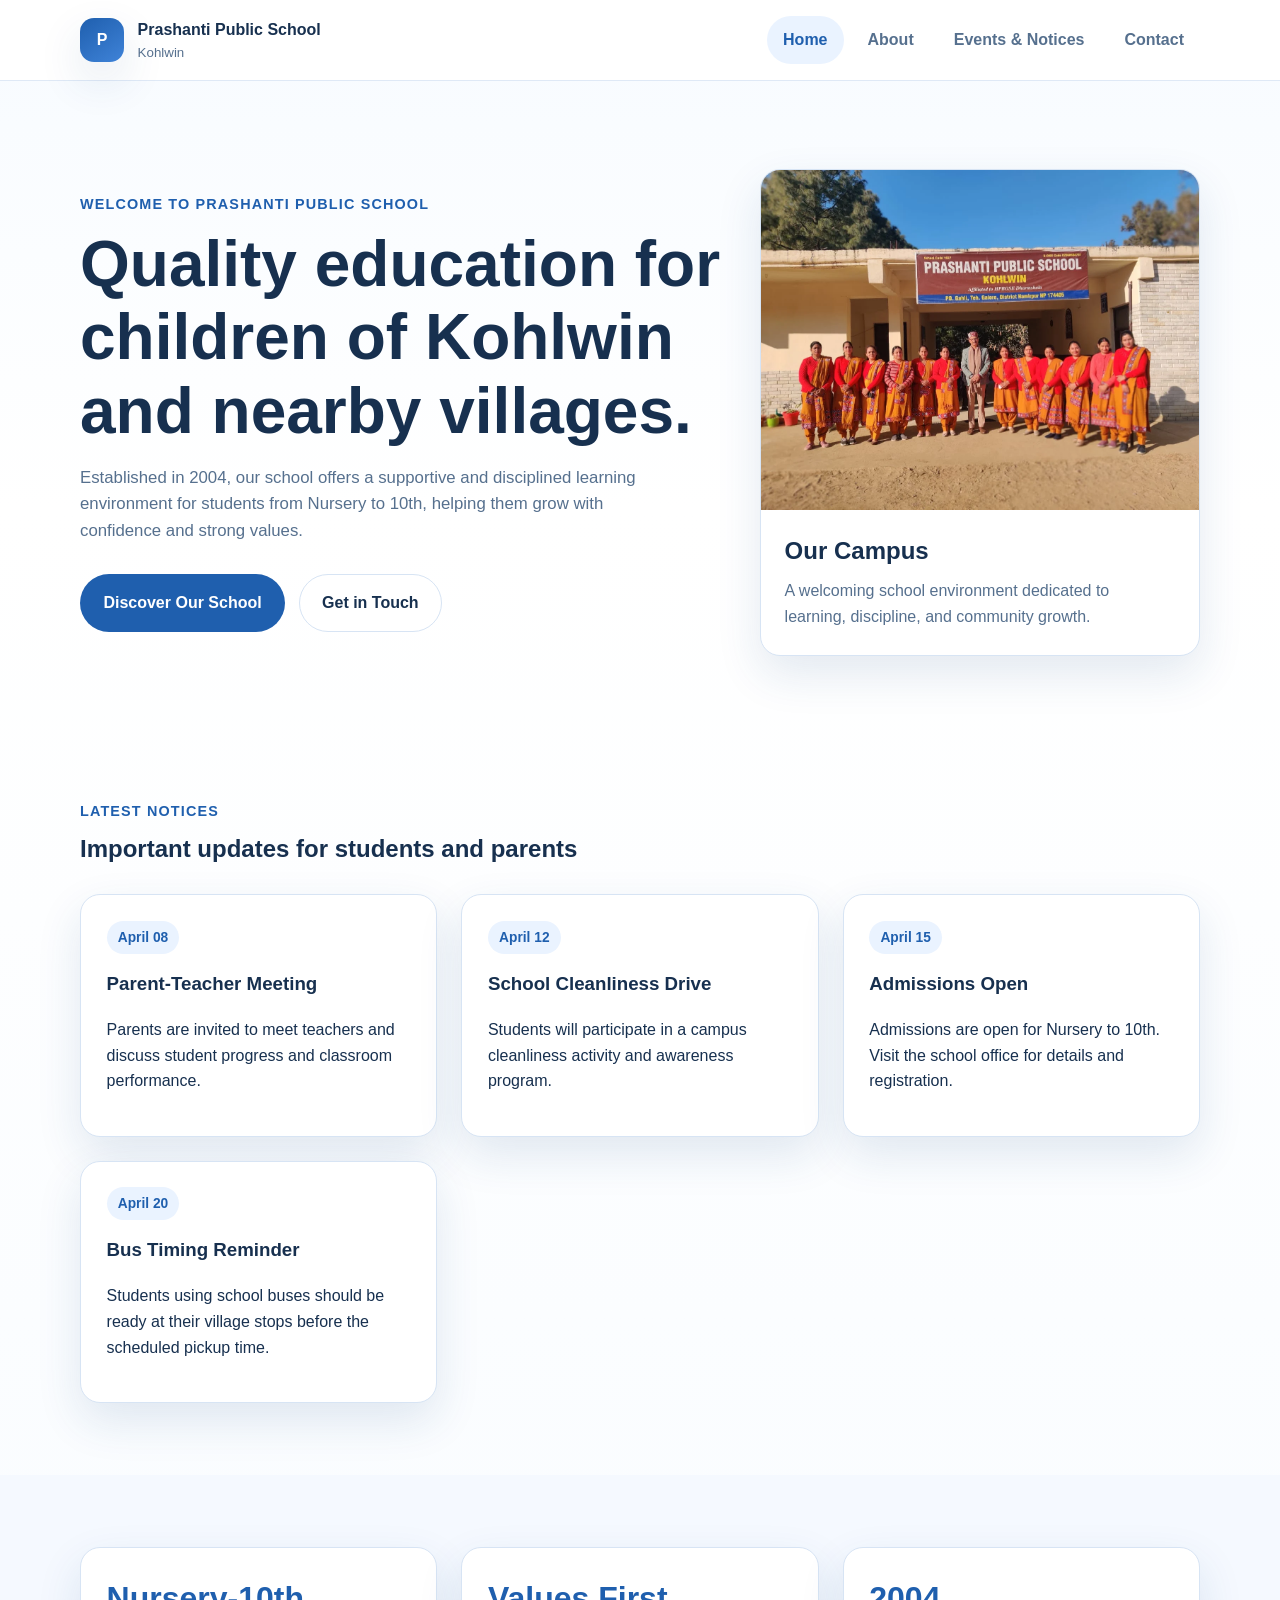
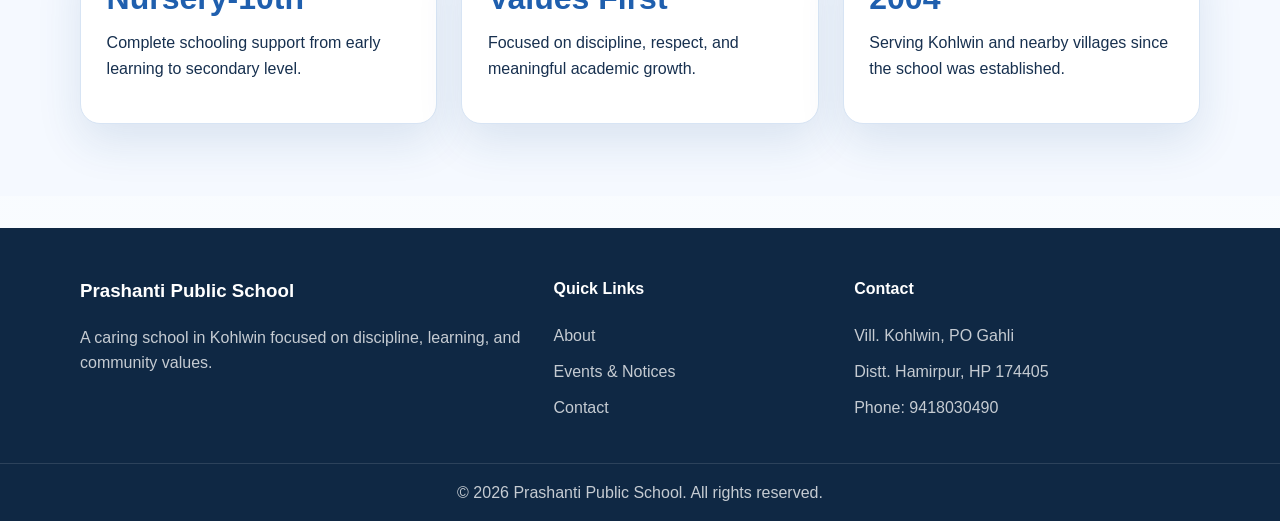
==== index.html @ 787d1625 "Initial school website" ====
<!DOCTYPE html>
<html lang="en">
<head>
  <meta charset="UTF-8">
  <meta name="viewport" content="width=device-width, initial-scale=1.0">
  <title>Prashanti Public School | Home</title>
  <meta name="description" content="Prashanti Public School in Kohlwin provides quality education from Nursery to 10th in a caring and community-focused environment.">
  <link rel="stylesheet" href="css/styles.css">
</head>
<body>
  <!-- Site header with reusable navigation -->
  <header class="site-header">
    <div class="container nav-wrapper">
      <a class="brand" href="index.html">
        <span class="brand-mark">P</span>
        <span class="brand-text">
          <strong>Prashanti Public School</strong>
          <small>Kohlwin</small>
        </span>
      </a>

      <button class="nav-toggle" type="button" aria-expanded="false" aria-label="Toggle navigation">
        <span></span>
        <span></span>
        <span></span>
      </button>

      <nav class="site-nav" aria-label="Primary navigation">
        <a href="index.html">Home</a>
        <a href="about.html">About</a>
        <a href="events.html">Events & Notices</a>
        <a href="contact.html">Contact</a>
      </nav>
    </div>
  </header>

  <main>
    <!-- Hero section -->
    <section class="hero">
      <div class="container hero-grid">
        <div class="hero-copy">
          <p class="eyebrow">Welcome to Prashanti Public School</p>
          <h1>Quality education for children of Kohlwin and nearby villages.</h1>
          <p class="hero-text">
            Established in 2004, our school offers a supportive and disciplined learning environment
            for students from Nursery to 10th, helping them grow with confidence and strong values.
          </p>
          <div class="hero-actions">
            <a class="button button-primary" href="about.html">Discover Our School</a>
            <a class="button button-secondary" href="contact.html">Get in Touch</a>
          </div>
        </div>

        <div class="hero-card hero-media">
          <!-- School image shown on the front of the website -->
          <img src="school.webp" alt="Prashanti Public School building in Kohlwin">
          <div class="hero-card-content">
            <h2>Our Campus</h2>
            <p>A welcoming school environment dedicated to learning, discipline, and community growth.</p>
          </div>
        </div>
      </div>
    </section>

    <!-- Latest notices section -->
    <section class="section">
      <div class="container">
        <div class="section-heading">
          <p class="eyebrow">Latest Notices</p>
          <h2>Important updates for students and parents</h2>
        </div>

        <div class="notice-grid">
          <article class="notice-card">
            <span class="notice-date">April 08</span>
            <h3>Parent-Teacher Meeting</h3>
            <p>Parents are invited to meet teachers and discuss student progress and classroom performance.</p>
          </article>

          <article class="notice-card">
            <span class="notice-date">April 12</span>
            <h3>School Cleanliness Drive</h3>
            <p>Students will participate in a campus cleanliness activity and awareness program.</p>
          </article>

          <article class="notice-card">
            <span class="notice-date">April 15</span>
            <h3>Admissions Open</h3>
            <p>Admissions are open for Nursery to 10th. Visit the school office for details and registration.</p>
          </article>

          <article class="notice-card">
            <span class="notice-date">April 20</span>
            <h3>Bus Timing Reminder</h3>
            <p>Students using school buses should be ready at their village stops before the scheduled pickup time.</p>
          </article>
        </div>
      </div>
    </section>

    <!-- Small highlights section -->
    <section class="section section-alt">
      <div class="container stats-grid">
        <article class="stat-card">
          <h3>Nursery-10th</h3>
          <p>Complete schooling support from early learning to secondary level.</p>
        </article>
        <article class="stat-card">
          <h3>Values First</h3>
          <p>Focused on discipline, respect, and meaningful academic growth.</p>
        </article>
        <article class="stat-card">
          <h3>2004</h3>
          <p>Serving Kohlwin and nearby villages since the school was established.</p>
        </article>
      </div>
    </section>
  </main>

  <!-- Reusable footer -->
  <footer class="site-footer">
    <div class="container footer-grid">
      <div>
        <h3>Prashanti Public School</h3>
        <p>A caring school in Kohlwin focused on discipline, learning, and community values.</p>
      </div>
      <div>
        <h4>Quick Links</h4>
        <a href="about.html">About</a>
        <a href="events.html">Events & Notices</a>
        <a href="contact.html">Contact</a>
      </div>
      <div>
        <h4>Contact</h4>
        <p>Vill. Kohlwin, PO Gahli</p>
        <p>Distt. Hamirpur, HP 174405</p>
        <p>Phone: 9418030490</p>
      </div>
    </div>
    <div class="footer-bottom">
      <p>&copy; <span id="current-year"></span> Prashanti Public School. All rights reserved.</p>
    </div>
  </footer>

  <script src="js/script.js"></script>
</body>
</html>
---- css/styles.css ----
/* Global design tokens */
:root {
  --primary: #1f5fae;
  --primary-dark: #174982;
  --primary-soft: #eaf3ff;
  --text: #17304f;
  --text-soft: #56708e;
  --surface: #ffffff;
  --surface-alt: #f5f9ff;
  --border: #d7e4f4;
  --shadow: 0 18px 45px rgba(26, 74, 130, 0.12);
  --radius: 20px;
  --container: 1120px;
}

/* Base reset and typography */
* {
  box-sizing: border-box;
}

html {
  scroll-behavior: smooth;
}

body {
  margin: 0;
  font-family: "Aptos", "Segoe UI", "Trebuchet MS", sans-serif;
  color: var(--text);
  background: linear-gradient(180deg, #f7fbff 0%, #ffffff 24%, #f7fbff 100%);
  line-height: 1.6;
}

a {
  color: inherit;
  text-decoration: none;
}

img {
  max-width: 100%;
  display: block;
}

h1,
h2,
h3,
h4,
p {
  margin-top: 0;
}

.container {
  width: min(100% - 2rem, var(--container));
  margin: 0 auto;
}

.section {
  padding: 4.5rem 0;
}

.section-alt {
  background: var(--surface-alt);
}

.eyebrow {
  margin-bottom: 0.75rem;
  color: var(--primary);
  font-size: 0.9rem;
  font-weight: 800;
  letter-spacing: 0.08em;
  text-transform: uppercase;
}

.section-heading {
  max-width: 640px;
  margin-bottom: 2rem;
}

.section-heading h2,
.page-banner h1,
.hero h1 {
  line-height: 1.15;
}

/* Header and navigation */
.site-header {
  position: sticky;
  top: 0;
  z-index: 20;
  background: rgba(255, 255, 255, 0.92);
  backdrop-filter: blur(14px);
  border-bottom: 1px solid rgba(215, 228, 244, 0.8);
}

.nav-wrapper {
  display: flex;
  align-items: center;
  justify-content: space-between;
  gap: 1rem;
  padding: 1rem 0;
}

.brand {
  display: inline-flex;
  align-items: center;
  gap: 0.85rem;
}

.brand-mark {
  display: grid;
  place-items: center;
  width: 2.75rem;
  height: 2.75rem;
  border-radius: 14px;
  background: linear-gradient(145deg, var(--primary), #3f83d8);
  color: #fff;
  font-weight: 800;
  box-shadow: var(--shadow);
}

.brand-text {
  display: flex;
  flex-direction: column;
}

.brand-text strong {
  font-size: 1rem;
}

.brand-text small {
  color: var(--text-soft);
}

.site-nav {
  display: flex;
  align-items: center;
  gap: 0.5rem;
}

.site-nav a {
  padding: 0.7rem 1rem;
  border-radius: 999px;
  font-weight: 600;
  color: var(--text-soft);
  transition: 0.2s ease;
}

.site-nav a:hover,
.site-nav a.active {
  color: var(--primary);
  background: var(--primary-soft);
}

.nav-toggle {
  display: none;
  border: 0;
  background: transparent;
  padding: 0.25rem;
  cursor: pointer;
}

.nav-toggle span {
  display: block;
  width: 1.55rem;
  height: 2px;
  margin: 0.32rem 0;
  background: var(--text);
  border-radius: 999px;
}

/* Hero */
.hero {
  padding: 5.5rem 0 4.5rem;
}

.hero-grid {
  display: grid;
  grid-template-columns: 1.25fr 0.85fr;
  gap: 2rem;
  align-items: center;
}

.hero h1 {
  margin-bottom: 1rem;
  font-size: clamp(2.3rem, 5vw, 4.5rem);
}

.hero-text {
  max-width: 60ch;
  margin-bottom: 1.8rem;
  font-size: 1.05rem;
  color: var(--text-soft);
}

.hero-actions {
  display: flex;
  flex-wrap: wrap;
  gap: 0.85rem;
}

.button {
  display: inline-flex;
  align-items: center;
  justify-content: center;
  padding: 0.95rem 1.4rem;
  border: 1px solid transparent;
  border-radius: 999px;
  font-weight: 700;
  transition: 0.2s ease;
}

.button-primary {
  background: var(--primary);
  color: #fff;
}

.button-primary:hover {
  background: var(--primary-dark);
}

.button-secondary {
  border-color: var(--border);
  background: #fff;
  color: var(--text);
}

.button-secondary:hover {
  border-color: var(--primary);
  color: var(--primary);
}

.hero-card,
.notice-card,
.stat-card,
.content-card,
.value-card,
.event-card,
.contact-card,
.contact-form {
  background: var(--surface);
  border: 1px solid var(--border);
  border-radius: var(--radius);
  box-shadow: var(--shadow);
}

.hero-card {
  padding: 2rem;
}

.hero-media {
  overflow: hidden;
  padding: 0;
}

.hero-media img {
  width: 100%;
  height: 340px;
  object-fit: cover;
}

.hero-card-content {
  padding: 1.4rem 1.5rem 1.6rem;
}

.hero-card-content h2 {
  margin-bottom: 0.45rem;
}

.hero-card-content p {
  margin-bottom: 0;
  color: var(--text-soft);
}

.feature-list {
  padding-left: 1.2rem;
  margin-bottom: 0;
  color: var(--text-soft);
}

/* Notices and cards */
.notice-grid,
.stats-grid,
.content-grid,
.value-grid,
.event-grid,
.contact-grid {
  display: grid;
  gap: 1.5rem;
}

.notice-grid,
.value-grid,
.event-grid {
  grid-template-columns: repeat(3, minmax(0, 1fr));
}

.stats-grid {
  grid-template-columns: repeat(3, minmax(0, 1fr));
}

.content-grid,
.contact-grid {
  grid-template-columns: repeat(2, minmax(0, 1fr));
}

.notice-card,
.stat-card,
.content-card,
.value-card,
.event-card,
.contact-card,
.contact-form {
  padding: 1.6rem;
}

.notice-date,
.event-date {
  display: inline-block;
  margin-bottom: 0.9rem;
  padding: 0.35rem 0.7rem;
  border-radius: 999px;
  background: var(--primary-soft);
  color: var(--primary);
  font-size: 0.86rem;
  font-weight: 800;
}

.stat-card h3 {
  margin-bottom: 0.35rem;
  font-size: 2rem;
  color: var(--primary);
}

/* Banner for inner pages */
.page-banner {
  padding: 4.5rem 0 2.5rem;
}

.page-banner p:last-child {
  max-width: 62ch;
  color: var(--text-soft);
}

/* Contact form */
.contact-form label {
  display: block;
  margin-bottom: 0.45rem;
  font-weight: 700;
}

.contact-form input,
.contact-form textarea {
  width: 100%;
  margin-bottom: 1rem;
  padding: 0.95rem 1rem;
  border: 1px solid var(--border);
  border-radius: 14px;
  font: inherit;
  color: var(--text);
  background: #fff;
}

.contact-form input:focus,
.contact-form textarea:focus {
  outline: 2px solid rgba(31, 95, 174, 0.18);
  border-color: var(--primary);
}

.form-status {
  margin-top: 0.9rem;
  margin-bottom: 0;
  font-weight: 600;
  color: var(--primary);
}

/* Footer */
.site-footer {
  margin-top: 2rem;
  background: #0f2844;
  color: rgba(255, 255, 255, 0.9);
}

.footer-grid {
  display: grid;
  grid-template-columns: 1.3fr 0.8fr 1fr;
  gap: 1.5rem;
  padding: 3rem 0 2rem;
}

.site-footer h3,
.site-footer h4 {
  color: #fff;
}

.site-footer a,
.site-footer p {
  display: block;
  margin-bottom: 0.65rem;
  color: rgba(255, 255, 255, 0.76);
}

.footer-bottom {
  border-top: 1px solid rgba(255, 255, 255, 0.12);
  text-align: center;
  padding: 1rem;
}

.footer-bottom p {
  margin: 0;
}

/* Responsive layout */
@media (max-width: 960px) {
  .hero-grid,
  .notice-grid,
  .stats-grid,
  .value-grid,
  .event-grid,
  .content-grid,
  .contact-grid,
  .footer-grid {
    grid-template-columns: 1fr 1fr;
  }

  .hero-grid {
    grid-template-columns: 1fr;
  }

  .footer-grid {
    grid-template-columns: 1fr 1fr;
  }
}

@media (max-width: 760px) {
  .nav-toggle {
    display: inline-block;
  }

  .site-nav {
    position: absolute;
    top: calc(100% + 0.5rem);
    left: 1rem;
    right: 1rem;
    display: none;
    flex-direction: column;
    align-items: stretch;
    padding: 0.75rem;
    border: 1px solid var(--border);
    border-radius: 18px;
    background: rgba(255, 255, 255, 0.98);
    box-shadow: var(--shadow);
  }

  .site-nav.is-open {
    display: flex;
  }

  .site-nav a {
    border-radius: 14px;
  }

  .notice-grid,
  .stats-grid,
  .value-grid,
  .event-grid,
  .content-grid,
  .contact-grid,
  .footer-grid {
    grid-template-columns: 1fr;
  }

  .hero {
    padding-top: 4rem;
  }

  .hero-media img {
    height: 260px;
  }

  .section,
  .page-banner {
    padding-top: 3.5rem;
    padding-bottom: 3.5rem;
  }
}
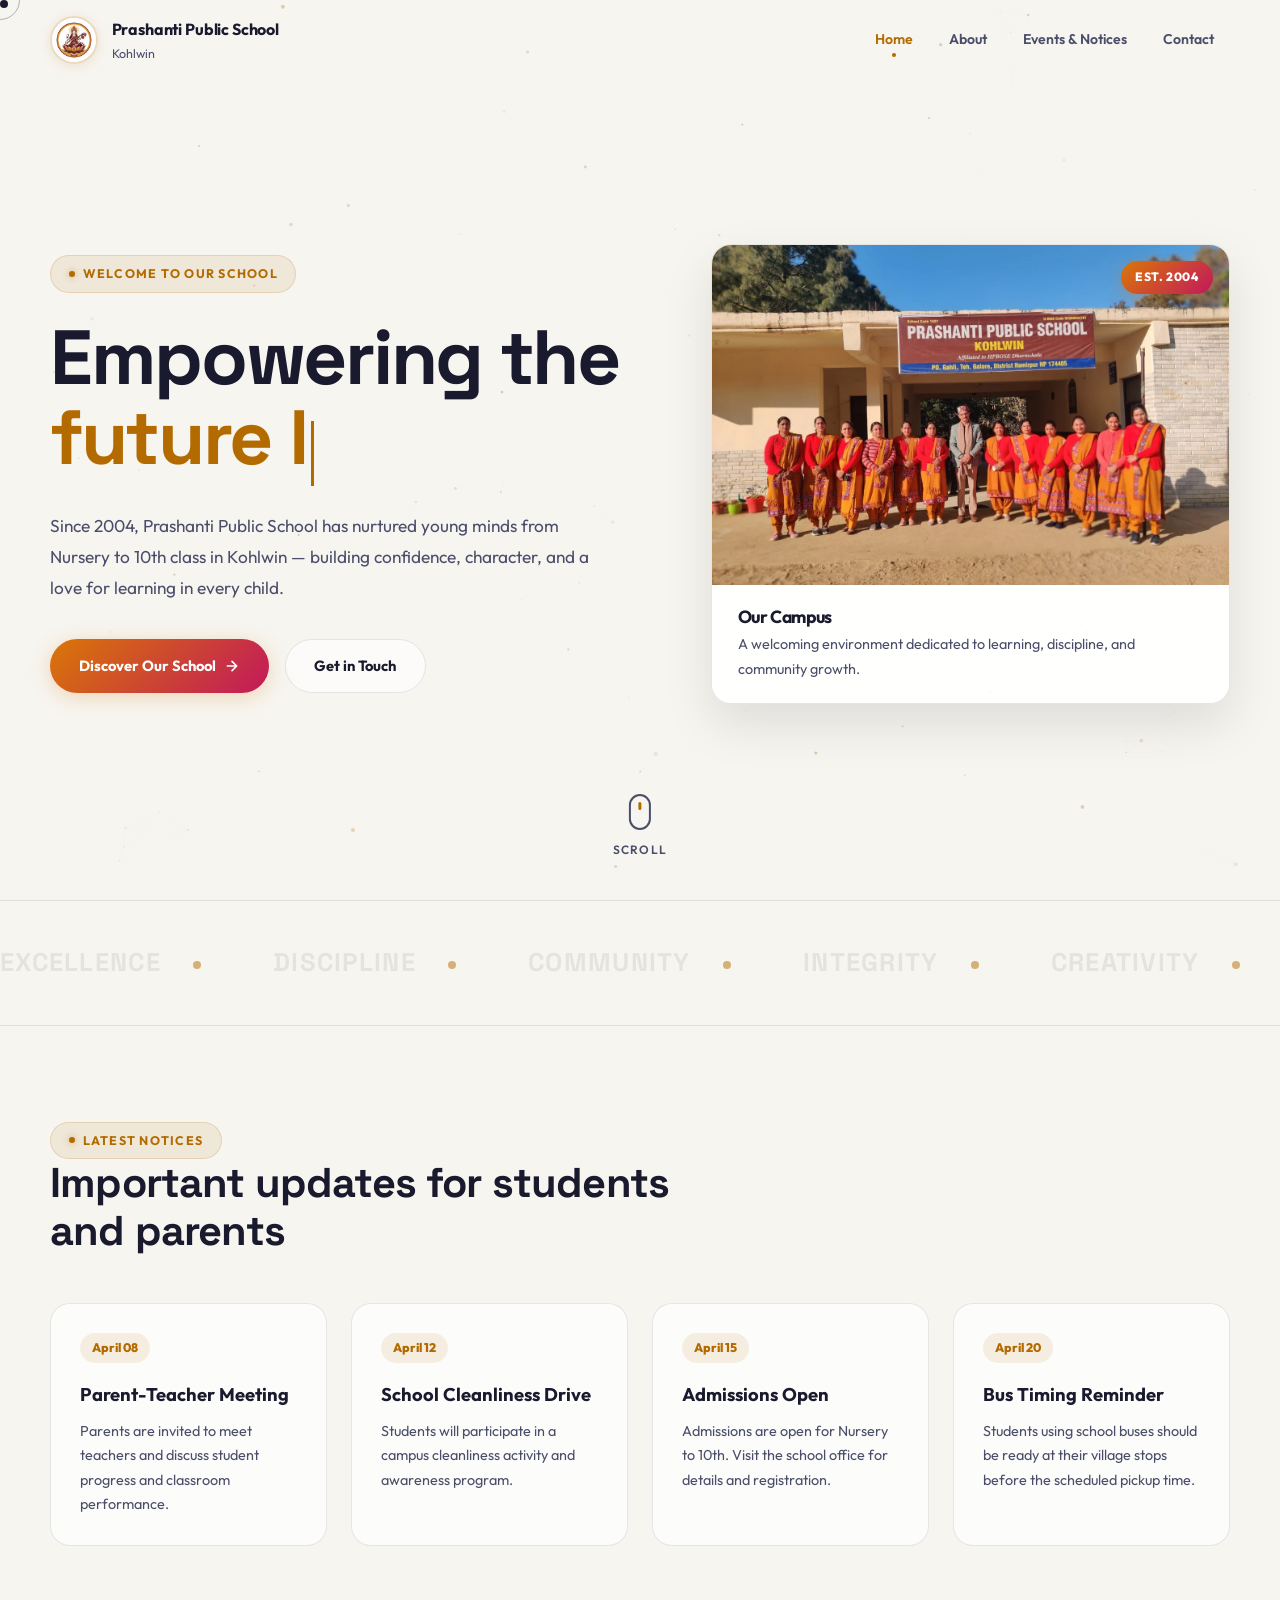
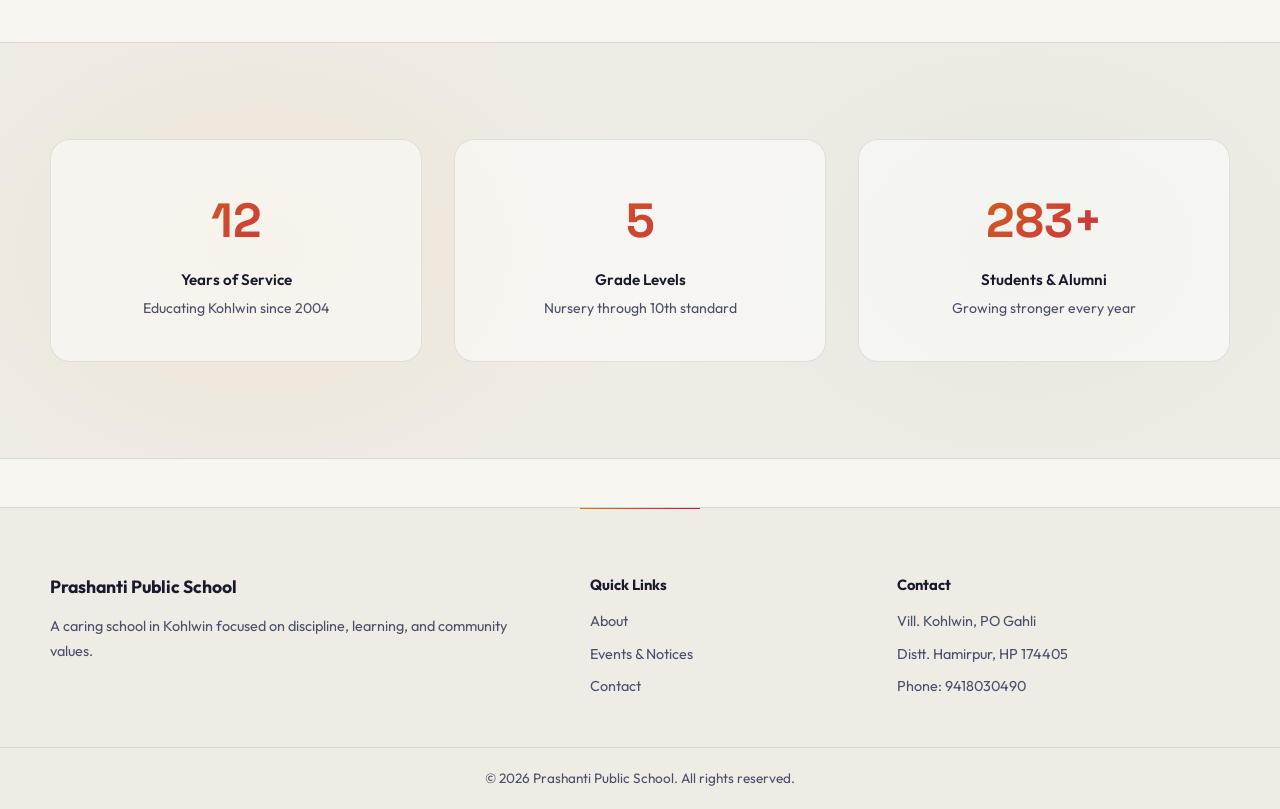
==== commit 7ed0fa57: "updated website content" ====
--- a/index.html
+++ b/index.html
@@ -8,11 +8,18 @@
   <link rel="stylesheet" href="css/styles.css">
 </head>
 <body>
-  <!-- Site header with reusable navigation -->
-  <header class="site-header">
+  <!-- Custom cursor -->
+  <div class="cursor-dot"></div>
+  <div class="cursor-ring"></div>
+
+  <!-- Particle canvas -->
+  <canvas id="particles"></canvas>
+
+  <!-- ═══ Header ═══ -->
+  <header class="site-header" id="site-header">
     <div class="container nav-wrapper">
       <a class="brand" href="index.html">
-        <span class="brand-mark">P</span>
+        <img class="brand-mark" src="saraswati-logo.png" alt="Saraswati — Goddess of Knowledge">
         <span class="brand-text">
           <strong>Prashanti Public School</strong>
           <small>Kohlwin</small>
@@ -28,68 +35,101 @@
       <nav class="site-nav" aria-label="Primary navigation">
         <a href="index.html">Home</a>
         <a href="about.html">About</a>
-        <a href="events.html">Events & Notices</a>
+        <a href="events.html">Events &amp; Notices</a>
         <a href="contact.html">Contact</a>
       </nav>
     </div>
   </header>
 
   <main>
-    <!-- Hero section -->
+    <!-- ═══ Hero ═══ -->
     <section class="hero">
       <div class="container hero-grid">
         <div class="hero-copy">
-          <p class="eyebrow">Welcome to Prashanti Public School</p>
-          <h1>Quality education for children of Kohlwin and nearby villages.</h1>
+          <span class="glow-tag">Welcome to Our School</span>
+          <h1>
+            Empowering the<br>
+            <span class="typed-text" id="typed-target"></span><span class="cursor-blink"></span>
+          </h1>
           <p class="hero-text">
-            Established in 2004, our school offers a supportive and disciplined learning environment
-            for students from Nursery to 10th, helping them grow with confidence and strong values.
+            Since 2004, Prashanti Public School has nurtured young minds from Nursery to 10th class
+            in Kohlwin — building confidence, character, and a love for learning in every child.
           </p>
           <div class="hero-actions">
-            <a class="button button-primary" href="about.html">Discover Our School</a>
+            <a class="button button-primary" href="about.html">
+              Discover Our School
+              <svg width="16" height="16" viewBox="0 0 24 24" fill="none" stroke="currentColor" stroke-width="2.5" stroke-linecap="round" stroke-linejoin="round"><path d="M5 12h14M12 5l7 7-7 7"/></svg>
+            </a>
             <a class="button button-secondary" href="contact.html">Get in Touch</a>
           </div>
         </div>
 
-        <div class="hero-card hero-media">
-          <!-- School image shown on the front of the website -->
-          <img src="school.webp" alt="Prashanti Public School building in Kohlwin">
-          <div class="hero-card-content">
-            <h2>Our Campus</h2>
-            <p>A welcoming school environment dedicated to learning, discipline, and community growth.</p>
+        <div class="hero-visual">
+          <div class="hero-card" id="hero-tilt">
+            <div class="hero-media" style="position:relative">
+              <img src="school.webp" alt="Prashanti Public School building in Kohlwin">
+              <span class="hero-badge">Est. 2004</span>
+            </div>
+            <div class="hero-card-content">
+              <h2>Our Campus</h2>
+              <p>A welcoming environment dedicated to learning, discipline, and community growth.</p>
+            </div>
           </div>
         </div>
       </div>
+
+      <div class="scroll-hint">
+        <div class="mouse"></div>
+        <span>Scroll</span>
+      </div>
     </section>
 
-    <!-- Latest notices section -->
+    <!-- ═══ Marquee ═══ -->
+    <div class="marquee-wrap" aria-hidden="true">
+      <div class="marquee-track">
+        <span>Excellence <span class="dot"></span></span>
+        <span>Discipline <span class="dot"></span></span>
+        <span>Community <span class="dot"></span></span>
+        <span>Integrity <span class="dot"></span></span>
+        <span>Creativity <span class="dot"></span></span>
+        <span>Knowledge <span class="dot"></span></span>
+        <span>Excellence <span class="dot"></span></span>
+        <span>Discipline <span class="dot"></span></span>
+        <span>Community <span class="dot"></span></span>
+        <span>Integrity <span class="dot"></span></span>
+        <span>Creativity <span class="dot"></span></span>
+        <span>Knowledge <span class="dot"></span></span>
+      </div>
+    </div>
+
+    <!-- ═══ Latest Notices ═══ -->
     <section class="section">
       <div class="container">
-        <div class="section-heading">
-          <p class="eyebrow">Latest Notices</p>
+        <div class="section-heading reveal">
+          <span class="glow-tag">Latest Notices</span>
           <h2>Important updates for students and parents</h2>
         </div>
 
         <div class="notice-grid">
-          <article class="notice-card">
+          <article class="notice-card reveal reveal-delay-1">
             <span class="notice-date">April 08</span>
             <h3>Parent-Teacher Meeting</h3>
             <p>Parents are invited to meet teachers and discuss student progress and classroom performance.</p>
           </article>
 
-          <article class="notice-card">
+          <article class="notice-card reveal reveal-delay-2">
             <span class="notice-date">April 12</span>
             <h3>School Cleanliness Drive</h3>
             <p>Students will participate in a campus cleanliness activity and awareness program.</p>
           </article>
 
-          <article class="notice-card">
+          <article class="notice-card reveal reveal-delay-3">
             <span class="notice-date">April 15</span>
             <h3>Admissions Open</h3>
             <p>Admissions are open for Nursery to 10th. Visit the school office for details and registration.</p>
           </article>
 
-          <article class="notice-card">
+          <article class="notice-card reveal reveal-delay-4">
             <span class="notice-date">April 20</span>
             <h3>Bus Timing Reminder</h3>
             <p>Students using school buses should be ready at their village stops before the scheduled pickup time.</p>
@@ -98,26 +138,29 @@
       </div>
     </section>
 
-    <!-- Small highlights section -->
-    <section class="section section-alt">
+    <!-- ═══ Stats / Numbers ═══ -->
+    <section class="section stats-section">
       <div class="container stats-grid">
-        <article class="stat-card">
-          <h3>Nursery-10th</h3>
-          <p>Complete schooling support from early learning to secondary level.</p>
+        <article class="stat-card reveal reveal-delay-1">
+          <div class="stat-number" data-target="22">0</div>
+          <div class="stat-label">Years of Service</div>
+          <p>Educating Kohlwin since 2004</p>
         </article>
-        <article class="stat-card">
-          <h3>Values First</h3>
-          <p>Focused on discipline, respect, and meaningful academic growth.</p>
+        <article class="stat-card reveal reveal-delay-2">
+          <div class="stat-number" data-target="10">0</div>
+          <div class="stat-label">Grade Levels</div>
+          <p>Nursery through 10th standard</p>
         </article>
-        <article class="stat-card">
-          <h3>2004</h3>
-          <p>Serving Kohlwin and nearby villages since the school was established.</p>
+        <article class="stat-card reveal reveal-delay-3">
+          <div class="stat-number" data-target="500" data-suffix="+">0</div>
+          <div class="stat-label">Students & Alumni</div>
+          <p>Growing stronger every year</p>
         </article>
       </div>
     </section>
   </main>
 
-  <!-- Reusable footer -->
+  <!-- ═══ Footer ═══ -->
   <footer class="site-footer">
     <div class="container footer-grid">
       <div>
@@ -127,7 +170,7 @@
       <div>
         <h4>Quick Links</h4>
         <a href="about.html">About</a>
-        <a href="events.html">Events & Notices</a>
+        <a href="events.html">Events &amp; Notices</a>
         <a href="contact.html">Contact</a>
       </div>
       <div>
--- a/css/styles.css
+++ b/css/styles.css
@@ -1,484 +1,626 @@
-/* Global design tokens */
+/* ═══════════════════════════════════════════════════════════
+   PRASHANTI PUBLIC SCHOOL — Light Theme Design System v3
+   ═══════════════════════════════════════════════════════════ */
+
+@import url('https://fonts.googleapis.com/css2?family=Outfit:wght@300;400;500;600;700;800;900&family=Space+Grotesk:wght@400;500;600;700&display=swap');
+
+/* ── Tokens ─────────────────────────────────────────────── */
 :root {
-  --primary: #1f5fae;
-  --primary-dark: #174982;
-  --primary-soft: #eaf3ff;
-  --text: #17304f;
-  --text-soft: #56708e;
-  --surface: #ffffff;
-  --surface-alt: #f5f9ff;
-  --border: #d7e4f4;
-  --shadow: 0 18px 45px rgba(26, 74, 130, 0.12);
-  --radius: 20px;
-  --container: 1120px;
-}
-
-/* Base reset and typography */
-* {
-  box-sizing: border-box;
-}
-
-html {
-  scroll-behavior: smooth;
-}
+  --bg:          #f7f5f0;
+  --bg-2:        #efece5;
+  --surface:     rgba(255,255,255,.65);
+  --border:      rgba(0,0,0,.09);
+  --text:        #1a1a2e;
+  --text-dim:    #4a4e6a;
+  --gold:        #b36b00;
+  --gold-soft:   rgba(179,107,0,.1);
+  --teal:        #0d7d72;
+  --teal-soft:   rgba(13,125,114,.08);
+  --pink:        #c2185b;
+  --purple:      #6d28d9;
+  --grad-warm:   linear-gradient(135deg, #d97706, #c2185b);
+  --grad-cool:   linear-gradient(135deg, #0d9488, #6d28d9);
+  --grad-mix:    linear-gradient(135deg, #d97706 0%, #c2185b 40%, #6d28d9 70%, #0d9488 100%);
+  --container:   1180px;
+  --radius:      20px;
+  --ease:        cubic-bezier(.22,1,.36,1);
+  --shadow-sm:   0 2px 8px rgba(0,0,0,.06);
+  --shadow-md:   0 8px 30px rgba(0,0,0,.08);
+  --shadow-lg:   0 20px 50px rgba(0,0,0,.10);
+}
+
+/* ── Reset ──────────────────────────────────────────────── */
+*,*::before,*::after{box-sizing:border-box;margin:0;padding:0}
+html{scroll-behavior:smooth}
 
 body {
-  margin: 0;
-  font-family: "Aptos", "Segoe UI", "Trebuchet MS", sans-serif;
-  color: var(--text);
-  background: linear-gradient(180deg, #f7fbff 0%, #ffffff 24%, #f7fbff 100%);
-  line-height: 1.6;
-}
-
-a {
-  color: inherit;
-  text-decoration: none;
-}
-
-img {
-  max-width: 100%;
-  display: block;
-}
-
-h1,
-h2,
-h3,
-h4,
-p {
-  margin-top: 0;
-}
-
-.container {
-  width: min(100% - 2rem, var(--container));
-  margin: 0 auto;
-}
-
-.section {
-  padding: 4.5rem 0;
-}
-
-.section-alt {
-  background: var(--surface-alt);
-}
-
-.eyebrow {
-  margin-bottom: 0.75rem;
-  color: var(--primary);
-  font-size: 0.9rem;
-  font-weight: 800;
-  letter-spacing: 0.08em;
-  text-transform: uppercase;
-}
-
-.section-heading {
-  max-width: 640px;
-  margin-bottom: 2rem;
-}
-
-.section-heading h2,
-.page-banner h1,
-.hero h1 {
-  line-height: 1.15;
-}
-
-/* Header and navigation */
-.site-header {
-  position: sticky;
-  top: 0;
-  z-index: 20;
-  background: rgba(255, 255, 255, 0.92);
-  backdrop-filter: blur(14px);
-  border-bottom: 1px solid rgba(215, 228, 244, 0.8);
-}
-
-.nav-wrapper {
-  display: flex;
-  align-items: center;
-  justify-content: space-between;
-  gap: 1rem;
-  padding: 1rem 0;
-}
-
-.brand {
-  display: inline-flex;
-  align-items: center;
-  gap: 0.85rem;
-}
-
-.brand-mark {
-  display: grid;
-  place-items: center;
-  width: 2.75rem;
-  height: 2.75rem;
-  border-radius: 14px;
-  background: linear-gradient(145deg, var(--primary), #3f83d8);
-  color: #fff;
-  font-weight: 800;
-  box-shadow: var(--shadow);
-}
-
-.brand-text {
-  display: flex;
-  flex-direction: column;
-}
-
-.brand-text strong {
-  font-size: 1rem;
-}
-
-.brand-text small {
-  color: var(--text-soft);
-}
-
-.site-nav {
-  display: flex;
-  align-items: center;
-  gap: 0.5rem;
-}
-
-.site-nav a {
-  padding: 0.7rem 1rem;
-  border-radius: 999px;
-  font-weight: 600;
-  color: var(--text-soft);
-  transition: 0.2s ease;
-}
-
-.site-nav a:hover,
-.site-nav a.active {
-  color: var(--primary);
-  background: var(--primary-soft);
-}
-
-.nav-toggle {
-  display: none;
-  border: 0;
-  background: transparent;
-  padding: 0.25rem;
-  cursor: pointer;
-}
-
-.nav-toggle span {
-  display: block;
-  width: 1.55rem;
-  height: 2px;
-  margin: 0.32rem 0;
-  background: var(--text);
-  border-radius: 999px;
-}
-
-/* Hero */
-.hero {
-  padding: 5.5rem 0 4.5rem;
-}
-
-.hero-grid {
-  display: grid;
-  grid-template-columns: 1.25fr 0.85fr;
-  gap: 2rem;
-  align-items: center;
-}
-
-.hero h1 {
-  margin-bottom: 1rem;
-  font-size: clamp(2.3rem, 5vw, 4.5rem);
-}
-
-.hero-text {
-  max-width: 60ch;
-  margin-bottom: 1.8rem;
-  font-size: 1.05rem;
-  color: var(--text-soft);
-}
-
-.hero-actions {
-  display: flex;
-  flex-wrap: wrap;
-  gap: 0.85rem;
-}
-
-.button {
-  display: inline-flex;
-  align-items: center;
-  justify-content: center;
-  padding: 0.95rem 1.4rem;
-  border: 1px solid transparent;
-  border-radius: 999px;
-  font-weight: 700;
-  transition: 0.2s ease;
-}
-
-.button-primary {
-  background: var(--primary);
-  color: #fff;
-}
-
-.button-primary:hover {
-  background: var(--primary-dark);
-}
-
-.button-secondary {
-  border-color: var(--border);
-  background: #fff;
-  color: var(--text);
-}
-
-.button-secondary:hover {
-  border-color: var(--primary);
-  color: var(--primary);
-}
-
-.hero-card,
-.notice-card,
-.stat-card,
-.content-card,
-.value-card,
-.event-card,
-.contact-card,
-.contact-form {
-  background: var(--surface);
-  border: 1px solid var(--border);
-  border-radius: var(--radius);
-  box-shadow: var(--shadow);
-}
-
-.hero-card {
-  padding: 2rem;
-}
-
-.hero-media {
-  overflow: hidden;
-  padding: 0;
-}
-
-.hero-media img {
-  width: 100%;
-  height: 340px;
-  object-fit: cover;
-}
-
-.hero-card-content {
-  padding: 1.4rem 1.5rem 1.6rem;
-}
-
-.hero-card-content h2 {
-  margin-bottom: 0.45rem;
-}
-
-.hero-card-content p {
-  margin-bottom: 0;
-  color: var(--text-soft);
-}
-
-.feature-list {
-  padding-left: 1.2rem;
-  margin-bottom: 0;
-  color: var(--text-soft);
-}
-
-/* Notices and cards */
-.notice-grid,
-.stats-grid,
-.content-grid,
-.value-grid,
-.event-grid,
-.contact-grid {
-  display: grid;
-  gap: 1.5rem;
-}
-
-.notice-grid,
-.value-grid,
-.event-grid {
-  grid-template-columns: repeat(3, minmax(0, 1fr));
-}
-
-.stats-grid {
-  grid-template-columns: repeat(3, minmax(0, 1fr));
-}
-
-.content-grid,
-.contact-grid {
-  grid-template-columns: repeat(2, minmax(0, 1fr));
-}
-
-.notice-card,
-.stat-card,
-.content-card,
-.value-card,
-.event-card,
-.contact-card,
-.contact-form {
-  padding: 1.6rem;
-}
-
-.notice-date,
-.event-date {
-  display: inline-block;
-  margin-bottom: 0.9rem;
-  padding: 0.35rem 0.7rem;
-  border-radius: 999px;
-  background: var(--primary-soft);
-  color: var(--primary);
-  font-size: 0.86rem;
-  font-weight: 800;
-}
-
-.stat-card h3 {
-  margin-bottom: 0.35rem;
-  font-size: 2rem;
-  color: var(--primary);
-}
-
-/* Banner for inner pages */
-.page-banner {
-  padding: 4.5rem 0 2.5rem;
-}
-
-.page-banner p:last-child {
-  max-width: 62ch;
-  color: var(--text-soft);
-}
+  font-family:'Outfit',sans-serif;
+  color:var(--text);
+  background:var(--bg);
+  line-height:1.7;
+  overflow-x:hidden;
+  cursor:none;
+  -webkit-font-smoothing:antialiased;
+}
+
+a{color:inherit;text-decoration:none}
+img{max-width:100%;display:block}
+h1,h2,h3,h4,p{margin-top:0}
+h1{font-family:'Space Grotesk',sans-serif;font-size:clamp(2.6rem,6vw,5rem);font-weight:700;line-height:1.05;letter-spacing:-.03em;color:var(--text)}
+h2{font-family:'Space Grotesk',sans-serif;font-size:clamp(1.6rem,3.5vw,2.6rem);font-weight:700;line-height:1.15;letter-spacing:-.02em;color:var(--text)}
+h3{font-size:1.15rem;font-weight:700;color:var(--text)}
+
+::selection{background:var(--gold);color:#fff}
+
+/* ── Custom Cursor ──────────────────────────────────────── */
+.cursor-dot,.cursor-ring {
+  position:fixed;top:0;left:0;
+  border-radius:50%;
+  pointer-events:none;
+  z-index:9999;
+}
+.cursor-dot {
+  width:8px;height:8px;
+  background:var(--text);
+  transition:transform .1s;
+}
+.cursor-ring {
+  width:40px;height:40px;
+  border:1.5px solid rgba(26,26,46,.3);
+  transition:width .3s var(--ease),height .3s var(--ease),border-color .3s;
+}
+.cursor-ring.expand {
+  width:64px;height:64px;
+  border-color:var(--gold);
+}
+
+/* ── Particle Canvas ────────────────────────────────────── */
+#particles {
+  position:fixed;inset:0;z-index:0;
+  pointer-events:none;
+}
+
+/* ── Container & Layout ─────────────────────────────────── */
+.container{width:min(100% - 2.5rem,var(--container));margin:0 auto;position:relative;z-index:2}
+
+.full-section {
+  min-height:100vh;
+  display:flex;align-items:center;
+  position:relative;
+  padding:6rem 0;
+}
+
+.section{padding:6rem 0;position:relative;z-index:1}
+
+/* ── Reveal Animation ───────────────────────────────────── */
+.reveal{opacity:0;transform:translateY(60px);transition:opacity .8s var(--ease),transform .8s var(--ease)}
+.reveal.is-visible{opacity:1;transform:translateY(0)}
+.reveal-delay-1{transition-delay:.1s}
+.reveal-delay-2{transition-delay:.2s}
+.reveal-delay-3{transition-delay:.25s}
+.reveal-delay-4{transition-delay:.3s}
+.reveal-delay-5{transition-delay:.35s}
+.reveal-delay-6{transition-delay:.4s}
+
+/* ── Glow Tag (eyebrow label) ────────────────────────────── */
+.glow-tag {
+  display:inline-flex;align-items:center;gap:.5rem;
+  padding:.45rem 1.1rem;
+  border-radius:999px;
+  background:var(--gold-soft);
+  border:1px solid rgba(179,107,0,.18);
+  color:var(--gold);
+  font-size:.78rem;font-weight:700;letter-spacing:.1em;text-transform:uppercase;
+}
+.glow-tag::before {
+  content:'';display:block;
+  width:6px;height:6px;border-radius:50%;
+  background:var(--gold);
+  box-shadow:0 0 6px rgba(179,107,0,.5);
+  animation:pulse-dot 2s ease-in-out infinite;
+}
+@keyframes pulse-dot{0%,100%{opacity:1;transform:scale(1)}50%{opacity:.4;transform:scale(.6)}}
+
+/* ── Header ─────────────────────────────────────────────── */
+.site-header{
+  position:fixed;top:0;left:0;right:0;z-index:100;
+  padding:1rem 0;
+  transition:background .4s, backdrop-filter .4s, padding .4s, box-shadow .4s;
+}
+.site-header.scrolled{
+  background:rgba(247,245,240,.9);
+  backdrop-filter:blur(20px) saturate(1.6);
+  -webkit-backdrop-filter:blur(20px) saturate(1.6);
+  padding:.65rem 0;
+  border-bottom:1px solid var(--border);
+  box-shadow:0 2px 16px rgba(0,0,0,.04);
+}
+
+.nav-wrapper{display:flex;align-items:center;justify-content:space-between;gap:1rem}
+
+.brand{display:inline-flex;align-items:center;gap:.85rem}
+.brand-mark{
+  width:3rem;height:3rem;
+  object-fit:cover;
+  border-radius:50%;
+  border:2px solid rgba(179,107,0,.25);
+  background:#fff;
+  box-shadow:0 2px 12px rgba(179,107,0,.15);
+  transition:transform .3s var(--ease),box-shadow .3s;
+}
+.brand:hover .brand-mark{transform:rotate(-8deg) scale(1.1);box-shadow:0 4px 20px rgba(179,107,0,.25)}
+.brand-text{display:flex;flex-direction:column}
+.brand-text strong{font-size:1rem;font-weight:700;letter-spacing:-.01em;color:var(--text)}
+.brand-text small{font-size:.78rem;color:var(--text-dim)}
+
+.site-nav{display:flex;align-items:center;gap:.25rem}
+.site-nav a{
+  position:relative;
+  padding:.55rem 1rem;border-radius:999px;
+  font-size:.88rem;font-weight:600;color:var(--text-dim);
+  transition:color .25s,background .25s;
+}
+.site-nav a:hover{color:var(--text);background:rgba(0,0,0,.04)}
+.site-nav a.active{color:var(--gold)}
+.site-nav a.active::after{
+  content:'';position:absolute;bottom:4px;left:50%;transform:translateX(-50%);
+  width:4px;height:4px;border-radius:50%;background:var(--gold);
+}
+
+/* Mobile hamburger */
+.nav-toggle{display:none;background:0;border:0;padding:.5rem;cursor:pointer;flex-direction:column;gap:5px;position:relative;z-index:110}
+.nav-toggle span{display:block;width:24px;height:2px;background:var(--text);border-radius:4px;transition:all .35s var(--ease);transform-origin:center}
+.nav-toggle.is-active span:nth-child(1){transform:rotate(45deg) translate(5px,5px)}
+.nav-toggle.is-active span:nth-child(2){opacity:0;transform:scaleX(0)}
+.nav-toggle.is-active span:nth-child(3){transform:rotate(-45deg) translate(5px,-5px)}
+
+/* ═══════════════════════════════════════════════════════════
+   HOME PAGE
+   ═══════════════════════════════════════════════════════════ */
+
+/* ── Hero ────────────────────────────────────────────────── */
+.hero{padding:8rem 0 5rem;min-height:100vh;display:flex;align-items:center;position:relative;overflow:hidden}
+
+.hero-grid{display:grid;grid-template-columns:1.15fr 1fr;gap:4rem;align-items:center}
+
+.hero-copy .glow-tag{margin-bottom:1.5rem}
+
+.hero-copy h1{margin-bottom:1.5rem;color:var(--text)}
+.hero-copy h1 .typed-text{color:var(--gold);position:relative}
+.hero-copy h1 .cursor-blink{
+  display:inline-block;width:3px;height:.85em;
+  background:var(--gold);margin-left:4px;
+  animation:blink .7s step-end infinite;vertical-align:text-bottom;
+}
+@keyframes blink{0%,100%{opacity:1}50%{opacity:0}}
+
+.hero-text{max-width:52ch;margin-bottom:2.2rem;font-size:1.08rem;color:var(--text-dim);line-height:1.8}
+
+.hero-actions{display:flex;flex-wrap:wrap;gap:1rem}
+
+/* Hero image with 3D tilt */
+.hero-visual{perspective:800px}
+.hero-card{
+  background:var(--surface);
+  border:1px solid var(--border);
+  border-radius:var(--radius);
+  overflow:hidden;
+  transform-style:preserve-3d;
+  transition:transform .5s var(--ease),box-shadow .5s;
+  box-shadow:var(--shadow-lg);
+}
+.hero-card:hover{box-shadow:0 30px 70px rgba(0,0,0,.12),0 0 40px rgba(179,107,0,.06)}
+
+.hero-media img{width:100%;height:340px;object-fit:cover;transition:transform 6s var(--ease)}
+.hero-card:hover .hero-media img{transform:scale(1.05)}
+
+.hero-card-content{padding:1.4rem 1.6rem;background:rgba(255,255,255,.8)}
+.hero-card-content h2{font-family:'Outfit',sans-serif;font-size:1.1rem;margin-bottom:.3rem;color:var(--text)}
+.hero-card-content p{color:var(--text-dim);font-size:.9rem;margin-bottom:0}
+
+/* Floating badge on hero card */
+.hero-badge{
+  position:absolute;top:1rem;right:1rem;
+  padding:.4rem .9rem;border-radius:999px;
+  background:var(--grad-warm);color:#fff;
+  font-size:.75rem;font-weight:800;letter-spacing:.05em;text-transform:uppercase;
+  box-shadow:0 4px 16px rgba(217,119,6,.35);
+  animation:float 3s ease-in-out infinite;
+}
+@keyframes float{0%,100%{transform:translateY(0)}50%{transform:translateY(-8px)}}
+
+/* Scroll indicator */
+.scroll-hint{
+  position:absolute;bottom:2.5rem;left:50%;transform:translateX(-50%);
+  display:flex;flex-direction:column;align-items:center;gap:.6rem;
+  color:var(--text-dim);font-size:.75rem;font-weight:600;letter-spacing:.1em;text-transform:uppercase;
+}
+.scroll-hint .mouse{
+  width:22px;height:36px;border:2px solid var(--text-dim);border-radius:12px;position:relative;
+}
+.scroll-hint .mouse::before{
+  content:'';position:absolute;top:6px;left:50%;transform:translateX(-50%);
+  width:3px;height:8px;border-radius:4px;background:var(--gold);
+  animation:scroll-wheel 2s ease-in-out infinite;
+}
+@keyframes scroll-wheel{0%{opacity:1;transform:translateX(-50%) translateY(0)}100%{opacity:0;transform:translateX(-50%) translateY(14px)}}
+
+/* ── Buttons ─────────────────────────────────────────────── */
+.button{
+  display:inline-flex;align-items:center;justify-content:center;gap:.5rem;
+  padding:.85rem 1.8rem;border:none;border-radius:999px;
+  font-family:inherit;font-size:.92rem;font-weight:700;
+  cursor:pointer;position:relative;overflow:hidden;
+  transition:transform .3s var(--ease),box-shadow .3s;
+}
+.button::after{
+  content:'';position:absolute;inset:0;
+  background:linear-gradient(rgba(255,255,255,.2),transparent);
+  opacity:0;transition:opacity .3s;
+}
+.button:hover::after{opacity:1}
+.button:hover{transform:translateY(-2px)}
+
+.button-primary{
+  background:var(--grad-warm);color:#fff;
+  box-shadow:0 4px 20px rgba(217,119,6,.25);
+}
+.button-primary:hover{box-shadow:0 8px 36px rgba(217,119,6,.35)}
+
+.button-secondary{
+  background:rgba(255,255,255,.6);color:var(--text);
+  border:1.5px solid var(--border);
+  backdrop-filter:blur(6px);
+}
+.button-secondary:hover{border-color:var(--gold);color:var(--gold)}
+
+/* ── Marquee ─────────────────────────────────────────────── */
+.marquee-wrap{
+  padding:2.5rem 0;overflow:hidden;
+  border-top:1px solid var(--border);border-bottom:1px solid var(--border);
+  position:relative;z-index:1;
+}
+.marquee-track{
+  display:flex;gap:3rem;
+  animation:marquee 30s linear infinite;
+  width:max-content;
+}
+.marquee-track span{
+  font-family:'Space Grotesk',sans-serif;
+  font-size:1.6rem;font-weight:700;
+  white-space:nowrap;
+  color:rgba(0,0,0,.07);
+  text-transform:uppercase;letter-spacing:.05em;
+}
+.marquee-track span .dot{
+  display:inline-block;width:8px;height:8px;border-radius:50%;
+  background:var(--gold);margin:0 1.5rem;vertical-align:middle;
+  opacity:.5;
+}
+@keyframes marquee{0%{transform:translateX(0)}100%{transform:translateX(-50%)}}
+
+/* ── Notice Cards ────────────────────────────────────────── */
+.notice-grid{display:grid;grid-template-columns:repeat(4,1fr);gap:1.5rem}
+
+.notice-card{
+  background:var(--surface);
+  border:1px solid var(--border);
+  border-radius:var(--radius);
+  padding:1.8rem;
+  position:relative;overflow:hidden;
+  transition:transform .4s var(--ease),border-color .4s,box-shadow .4s;
+}
+.notice-card::before{
+  content:'';position:absolute;top:0;left:0;right:0;height:2px;
+  background:var(--grad-warm);transform:scaleX(0);transform-origin:left;
+  transition:transform .5s var(--ease);
+}
+.notice-card:hover{
+  transform:translateY(-6px);
+  border-color:rgba(179,107,0,.2);
+  box-shadow:var(--shadow-lg);
+}
+.notice-card:hover::before{transform:scaleX(1)}
+
+.notice-date{
+  display:inline-block;margin-bottom:1rem;
+  padding:.3rem .75rem;border-radius:999px;
+  background:var(--gold-soft);color:var(--gold);
+  font-size:.78rem;font-weight:800;
+}
+
+.notice-card h3{margin-bottom:.5rem;color:var(--text)}
+.notice-card p{color:var(--text-dim);font-size:.9rem;margin-bottom:0;line-height:1.7}
+
+/* ── Stats / Counter ─────────────────────────────────────── */
+.stats-section{
+  background:var(--bg-2);
+  border-top:1px solid var(--border);border-bottom:1px solid var(--border);
+  position:relative;overflow:hidden;
+}
+.stats-section::before{
+  content:'';position:absolute;inset:0;
+  background:
+    radial-gradient(ellipse 400px 300px at 20% 50%, rgba(217,119,6,.06), transparent),
+    radial-gradient(ellipse 400px 300px at 80% 50%, rgba(13,125,114,.04), transparent);
+}
+
+.stats-grid{display:grid;grid-template-columns:repeat(3,1fr);gap:2rem}
+
+.stat-card{
+  text-align:center;padding:2.5rem 1.5rem;
+  border-radius:var(--radius);
+  background:rgba(255,255,255,.5);
+  border:1px solid var(--border);
+  transition:transform .4s var(--ease),border-color .4s,box-shadow .4s;
+}
+.stat-card:hover{transform:translateY(-4px);border-color:rgba(179,107,0,.2);box-shadow:var(--shadow-md)}
+
+.stat-number{
+  font-family:'Space Grotesk',sans-serif;
+  font-size:3rem;font-weight:700;
+  background:var(--grad-warm);
+  -webkit-background-clip:text;-webkit-text-fill-color:transparent;
+  background-clip:text;
+  margin-bottom:.3rem;
+}
+
+.stat-label{color:var(--text);font-weight:600;font-size:.95rem;margin-bottom:.3rem}
+.stat-card p{color:var(--text-dim);font-size:.88rem;margin-bottom:0}
+
+/* ═══════════════════════════════════════════════════════════
+   ABOUT PAGE
+   ═══════════════════════════════════════════════════════════ */
+.page-banner{padding:10rem 0 4rem;position:relative;overflow:hidden}
+.page-banner::before{
+  content:'';position:absolute;top:0;left:0;right:0;height:100%;
+  background:
+    radial-gradient(ellipse 600px 400px at 30% 40%, rgba(217,119,6,.06), transparent),
+    radial-gradient(ellipse 500px 400px at 70% 60%, rgba(109,40,217,.04), transparent);
+  pointer-events:none;
+}
+
+.page-banner h1{margin-bottom:1rem;position:relative;color:var(--text)}
+.page-banner p:last-child{max-width:58ch;color:var(--text-dim);font-size:1.1rem;position:relative}
+.page-banner .glow-tag{margin-bottom:1.5rem}
+
+.content-grid{display:grid;grid-template-columns:repeat(2,1fr);gap:2rem}
+
+.content-card{
+  padding:2.2rem;border-radius:var(--radius);
+  background:var(--surface);border:1px solid var(--border);
+  position:relative;overflow:hidden;
+  transition:transform .4s var(--ease),border-color .4s,box-shadow .4s;
+}
+.content-card::before{
+  content:'';position:absolute;top:0;left:0;right:0;height:3px;
+}
+.content-card:nth-child(1)::before{background:var(--grad-warm)}
+.content-card:nth-child(2)::before{background:var(--grad-cool)}
+.content-card:hover{
+  transform:translateY(-4px);border-color:rgba(0,0,0,.12);
+  box-shadow:var(--shadow-lg);
+}
+
+.content-card .card-icon{
+  width:48px;height:48px;border-radius:14px;
+  display:grid;place-items:center;
+  font-size:1.4rem;margin-bottom:1.2rem;
+}
+.content-card:nth-child(1) .card-icon{background:var(--gold-soft);color:var(--gold)}
+.content-card:nth-child(2) .card-icon{background:var(--teal-soft);color:var(--teal)}
+
+.content-card h2{margin-bottom:.75rem;font-size:1.4rem;color:var(--text)}
+.content-card p{color:var(--text-dim);margin-bottom:0;line-height:1.8}
+
+/* Value cards */
+.value-grid{display:grid;grid-template-columns:repeat(4,1fr);gap:1.5rem}
+
+.value-card{
+  padding:2rem;border-radius:var(--radius);
+  background:var(--surface);border:1px solid var(--border);
+  text-align:center;
+  transition:transform .4s var(--ease),border-color .4s,box-shadow .4s;
+  position:relative;overflow:hidden;
+}
+.value-card:hover{transform:translateY(-6px);border-color:rgba(179,107,0,.2);box-shadow:var(--shadow-lg)}
+
+.value-icon{
+  width:56px;height:56px;
+  border-radius:16px;
+  display:grid;place-items:center;
+  margin:0 auto 1.2rem;
+  font-size:1.5rem;
+}
+.value-card:nth-child(1) .value-icon{background:var(--gold-soft);color:var(--gold)}
+.value-card:nth-child(2) .value-icon{background:var(--teal-soft);color:var(--teal)}
+.value-card:nth-child(3) .value-icon{background:rgba(194,24,91,.08);color:var(--pink)}
+.value-card:nth-child(4) .value-icon{background:rgba(109,40,217,.08);color:var(--purple)}
+
+.value-card h3{margin-bottom:.5rem;font-size:1.05rem;color:var(--text)}
+.value-card p{color:var(--text-dim);font-size:.88rem;margin-bottom:0;line-height:1.7}
+
+/* ═══════════════════════════════════════════════════════════
+   EVENTS PAGE — Timeline
+   ═══════════════════════════════════════════════════════════ */
+.timeline{position:relative;padding:0 0 0 60px}
+
+.timeline::before{
+  content:'';position:absolute;top:0;bottom:0;left:28px;
+  width:2px;
+  background:linear-gradient(to bottom,var(--gold),var(--teal),var(--purple));
+}
+
+.timeline-item{
+  position:relative;padding:0 0 3rem;
+  opacity:0;transform:translateX(-30px);
+  transition:opacity .6s var(--ease),transform .6s var(--ease);
+}
+.timeline-item.is-visible{opacity:1;transform:translateX(0)}
+
+.timeline-dot{
+  position:absolute;left:-42px;top:6px;
+  width:16px;height:16px;border-radius:50%;
+  background:var(--bg);border:3px solid var(--gold);
+  box-shadow:0 0 0 4px rgba(179,107,0,.12);
+  transition:background .3s,box-shadow .3s;
+}
+.timeline-item:hover .timeline-dot{
+  background:var(--gold);box-shadow:0 0 0 8px rgba(179,107,0,.15);
+}
+
+.timeline-card{
+  padding:1.8rem;border-radius:var(--radius);
+  background:var(--surface);border:1px solid var(--border);
+  transition:transform .4s var(--ease),border-color .4s,box-shadow .4s;
+}
+.timeline-card:hover{
+  transform:translateX(8px);border-color:rgba(179,107,0,.2);
+  box-shadow:var(--shadow-lg);
+}
+
+.timeline-card .event-date{
+  display:inline-block;margin-bottom:.8rem;
+  padding:.3rem .75rem;border-radius:999px;
+  background:var(--gold-soft);color:var(--gold);
+  font-size:.78rem;font-weight:800;
+}
+.timeline-card h2{font-size:1.2rem;margin-bottom:.5rem;color:var(--text)}
+.timeline-card p{color:var(--text-dim);font-size:.9rem;margin-bottom:0;line-height:1.7}
+
+/* ═══════════════════════════════════════════════════════════
+   CONTACT PAGE
+   ═══════════════════════════════════════════════════════════ */
+.contact-grid{display:grid;grid-template-columns:1fr 1.2fr;gap:2.5rem}
+
+.contact-card{
+  padding:2.2rem;border-radius:var(--radius);
+  background:var(--surface);border:1px solid var(--border);
+  transition:transform .4s var(--ease),border-color .4s,box-shadow .4s;
+}
+.contact-card:hover{transform:translateY(-4px);border-color:rgba(179,107,0,.15);box-shadow:var(--shadow-md)}
+
+.contact-card h2{margin-bottom:1.5rem;color:var(--text)}
+
+.contact-item{
+  display:flex;align-items:flex-start;gap:1rem;
+  padding:1rem 0;
+  border-bottom:1px solid var(--border);
+}
+.contact-item:last-child{border-bottom:none}
+
+.contact-item .ci-icon{
+  width:40px;height:40px;border-radius:12px;flex-shrink:0;
+  display:grid;place-items:center;
+  background:var(--gold-soft);color:var(--gold);font-size:1rem;
+}
+.contact-item .ci-label{font-size:.8rem;color:var(--text-dim);margin-bottom:.15rem}
+.contact-item .ci-value{font-weight:600;font-size:.95rem;color:var(--text)}
 
 /* Contact form */
-.contact-form label {
-  display: block;
-  margin-bottom: 0.45rem;
-  font-weight: 700;
-}
-
-.contact-form input,
-.contact-form textarea {
-  width: 100%;
-  margin-bottom: 1rem;
-  padding: 0.95rem 1rem;
-  border: 1px solid var(--border);
-  border-radius: 14px;
-  font: inherit;
-  color: var(--text);
-  background: #fff;
-}
-
-.contact-form input:focus,
-.contact-form textarea:focus {
-  outline: 2px solid rgba(31, 95, 174, 0.18);
-  border-color: var(--primary);
-}
-
-.form-status {
-  margin-top: 0.9rem;
-  margin-bottom: 0;
-  font-weight: 600;
-  color: var(--primary);
-}
-
-/* Footer */
-.site-footer {
-  margin-top: 2rem;
-  background: #0f2844;
-  color: rgba(255, 255, 255, 0.9);
-}
-
-.footer-grid {
-  display: grid;
-  grid-template-columns: 1.3fr 0.8fr 1fr;
-  gap: 1.5rem;
-  padding: 3rem 0 2rem;
-}
-
-.site-footer h3,
-.site-footer h4 {
-  color: #fff;
-}
-
-.site-footer a,
-.site-footer p {
-  display: block;
-  margin-bottom: 0.65rem;
-  color: rgba(255, 255, 255, 0.76);
-}
-
-.footer-bottom {
-  border-top: 1px solid rgba(255, 255, 255, 0.12);
-  text-align: center;
-  padding: 1rem;
-}
-
-.footer-bottom p {
-  margin: 0;
-}
-
-/* Responsive layout */
-@media (max-width: 960px) {
-  .hero-grid,
-  .notice-grid,
-  .stats-grid,
-  .value-grid,
-  .event-grid,
-  .content-grid,
-  .contact-grid,
-  .footer-grid {
-    grid-template-columns: 1fr 1fr;
+.contact-form{
+  padding:2.2rem;border-radius:var(--radius);
+  background:var(--surface);border:1px solid var(--border);
+}
+.contact-form h2{margin-bottom:1.5rem;color:var(--text)}
+
+.form-group{margin-bottom:1.2rem;position:relative}
+.form-group label{
+  display:block;margin-bottom:.4rem;
+  font-size:.85rem;font-weight:600;color:var(--text-dim);
+}
+.form-group input,.form-group textarea{
+  width:100%;padding:.85rem 1rem;
+  background:rgba(255,255,255,.7);
+  border:1.5px solid var(--border);
+  border-radius:14px;
+  font:inherit;font-size:.95rem;color:var(--text);
+  transition:border-color .3s,box-shadow .3s;
+}
+.form-group input::placeholder,.form-group textarea::placeholder{color:var(--text-dim);opacity:.5}
+.form-group input:focus,.form-group textarea:focus{
+  outline:none;border-color:var(--gold);
+  box-shadow:0 0 0 3px rgba(179,107,0,.1);
+}
+
+.form-status{margin-top:1rem;margin-bottom:0;font-weight:600;color:var(--teal)}
+
+/* ═══════════════════════════════════════════════════════════
+   FOOTER
+   ═══════════════════════════════════════════════════════════ */
+.site-footer{
+  position:relative;z-index:1;
+  margin-top:3rem;
+  background:var(--bg-2);
+  border-top:1px solid var(--border);
+}
+.site-footer::before{
+  content:'';position:absolute;top:0;left:50%;transform:translateX(-50%);
+  width:120px;height:1px;background:var(--grad-warm);
+}
+
+.footer-grid{
+  display:grid;grid-template-columns:1.5fr .8fr 1fr;
+  gap:2.5rem;padding:4rem 0 2.5rem;
+}
+
+.site-footer h3{margin-bottom:.75rem;font-size:1.1rem;color:var(--text)}
+.site-footer h4{margin-bottom:.75rem;font-size:.92rem;color:var(--text)}
+.site-footer a,.site-footer p{
+  display:block;margin-bottom:.5rem;
+  color:var(--text-dim);font-size:.9rem;
+  transition:color .2s;
+}
+.site-footer a:hover{color:var(--gold)}
+
+.footer-bottom{
+  border-top:1px solid var(--border);
+  text-align:center;padding:1.2rem 1rem;
+}
+.footer-bottom p{margin:0;font-size:.85rem;color:var(--text-dim)}
+
+/* ── Section Heading ─────────────────────────────────────── */
+.section-heading{max-width:640px;margin-bottom:3rem}
+.section-heading h2{margin-bottom:.5rem;color:var(--text)}
+.section-heading p{color:var(--text-dim)}
+
+/* ═══════════════════════════════════════════════════════════
+   RESPONSIVE
+   ═══════════════════════════════════════════════════════════ */
+@media(max-width:1024px){
+  .hero-grid{grid-template-columns:1fr;gap:3rem}
+  .notice-grid{grid-template-columns:repeat(2,1fr)}
+  .value-grid{grid-template-columns:repeat(2,1fr)}
+  .footer-grid{grid-template-columns:1fr 1fr}
+}
+
+@media(max-width:760px){
+  body{cursor:auto}
+  .cursor-dot,.cursor-ring{display:none}
+
+  .nav-toggle{display:flex}
+  .site-nav{
+    position:fixed;top:0;left:0;right:0;bottom:0;
+    display:none;flex-direction:column;align-items:center;justify-content:center;gap:.5rem;
+    background:rgba(247,245,240,.97);backdrop-filter:blur(30px);
+    padding:2rem;z-index:105;
   }
-
-  .hero-grid {
-    grid-template-columns: 1fr;
+  .site-nav.is-open{display:flex}
+  .site-nav a{font-size:1.4rem;padding:.8rem 1.5rem;border-radius:16px}
+
+  .hero{padding:7rem 0 3rem;min-height:auto}
+  .hero .scroll-hint{display:none}
+
+  .notice-grid,.stats-grid,.value-grid,.content-grid,.contact-grid,.footer-grid{
+    grid-template-columns:1fr;
   }
 
-  .footer-grid {
-    grid-template-columns: 1fr 1fr;
-  }
-}
-
-@media (max-width: 760px) {
-  .nav-toggle {
-    display: inline-block;
-  }
-
-  .site-nav {
-    position: absolute;
-    top: calc(100% + 0.5rem);
-    left: 1rem;
-    right: 1rem;
-    display: none;
-    flex-direction: column;
-    align-items: stretch;
-    padding: 0.75rem;
-    border: 1px solid var(--border);
-    border-radius: 18px;
-    background: rgba(255, 255, 255, 0.98);
-    box-shadow: var(--shadow);
-  }
-
-  .site-nav.is-open {
-    display: flex;
-  }
-
-  .site-nav a {
-    border-radius: 14px;
-  }
-
-  .notice-grid,
-  .stats-grid,
-  .value-grid,
-  .event-grid,
-  .content-grid,
-  .contact-grid,
-  .footer-grid {
-    grid-template-columns: 1fr;
-  }
-
-  .hero {
-    padding-top: 4rem;
-  }
-
-  .hero-media img {
-    height: 260px;
-  }
-
-  .section,
-  .page-banner {
-    padding-top: 3.5rem;
-    padding-bottom: 3.5rem;
-  }
-}
+  .timeline{padding-left:40px}
+  .timeline::before{left:18px}
+  .timeline-dot{left:-30px}
+
+  .section,.page-banner{padding:4rem 0}
+  .page-banner{padding-top:7rem}
+
+  .marquee-track span{font-size:1.2rem}
+}
